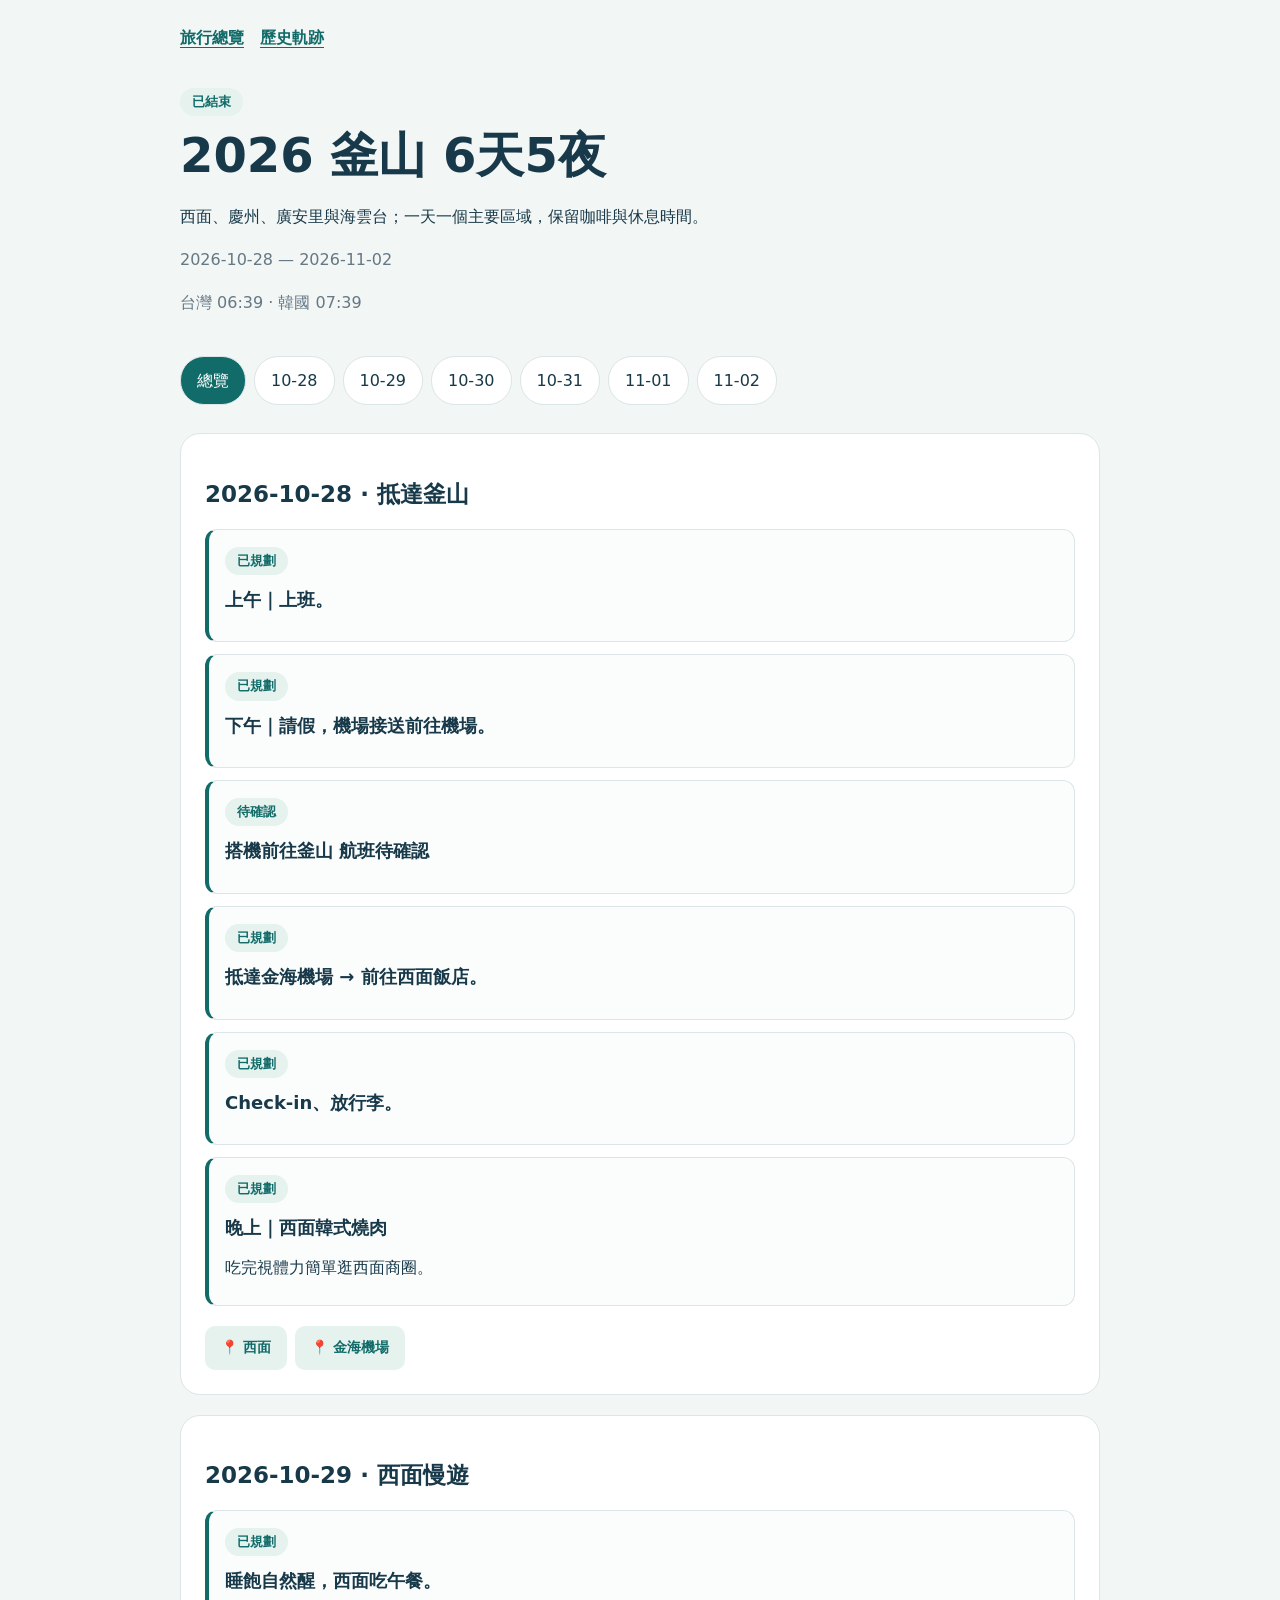
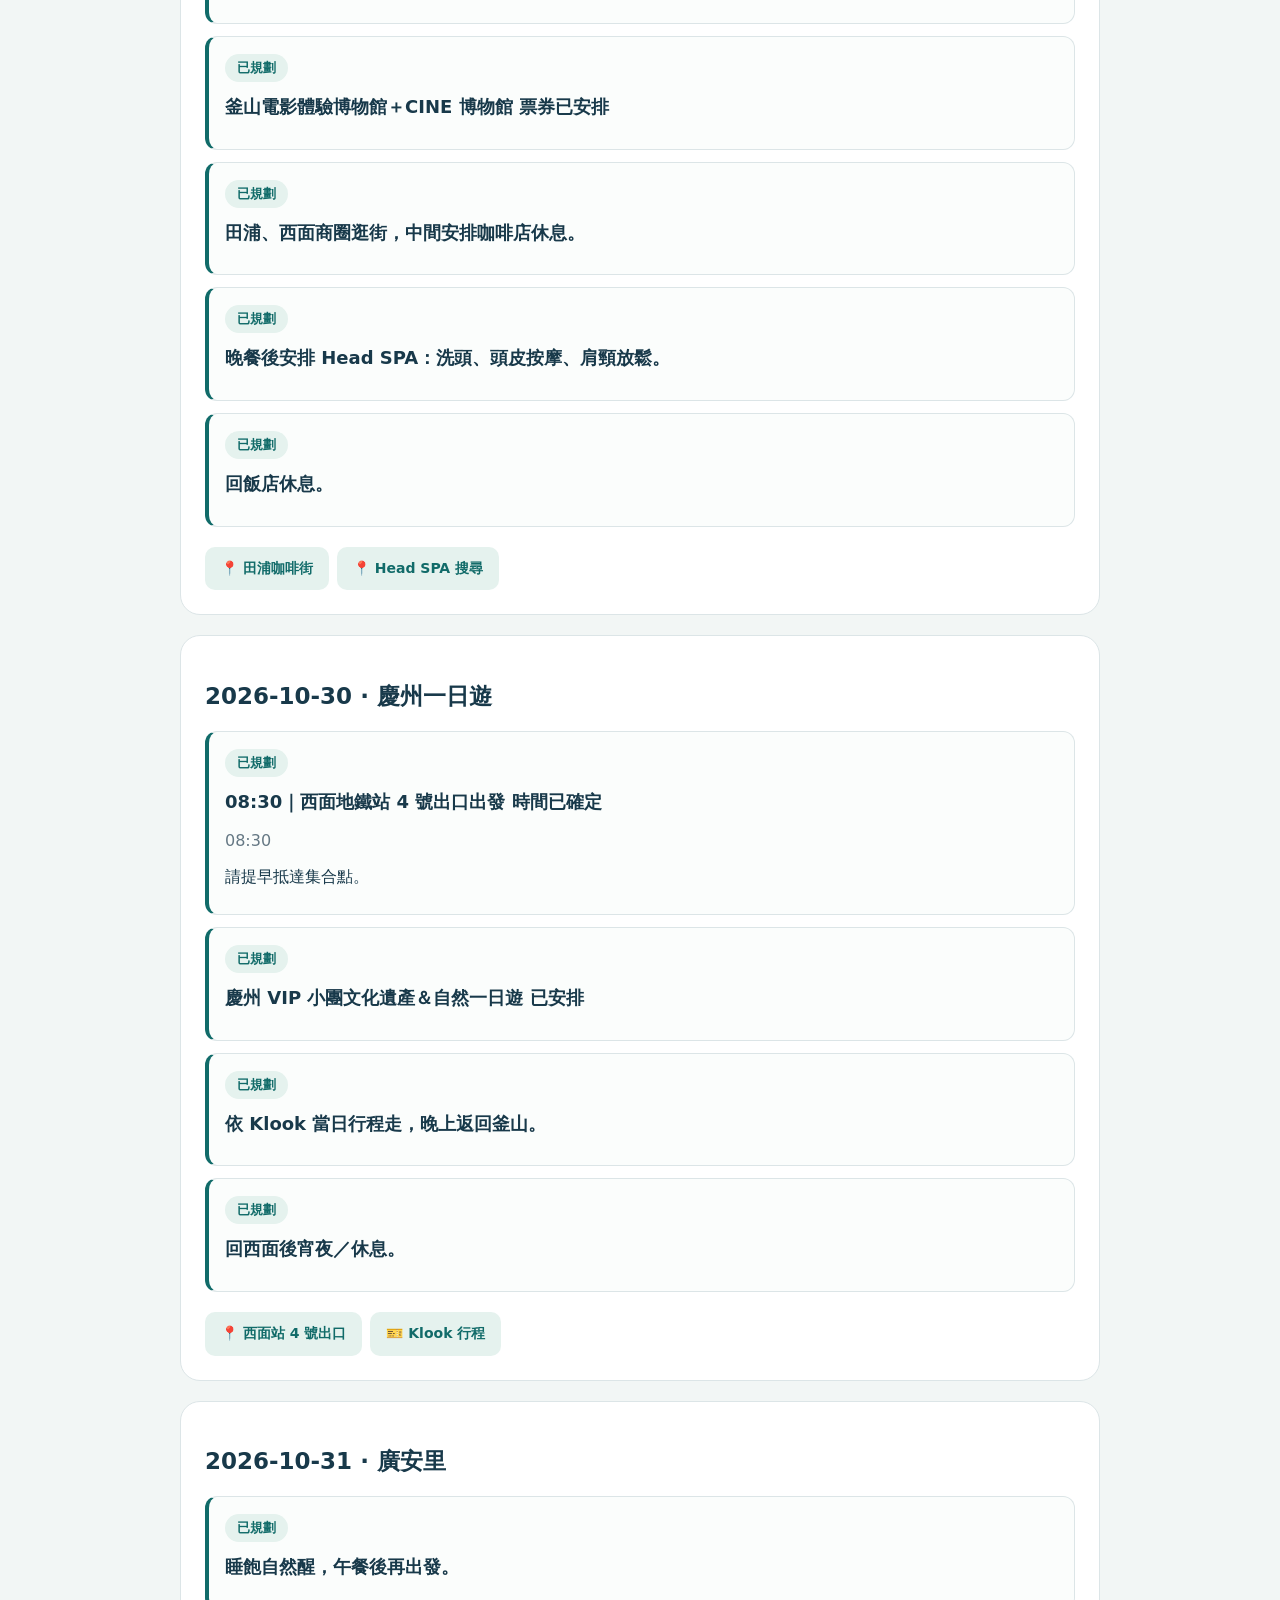
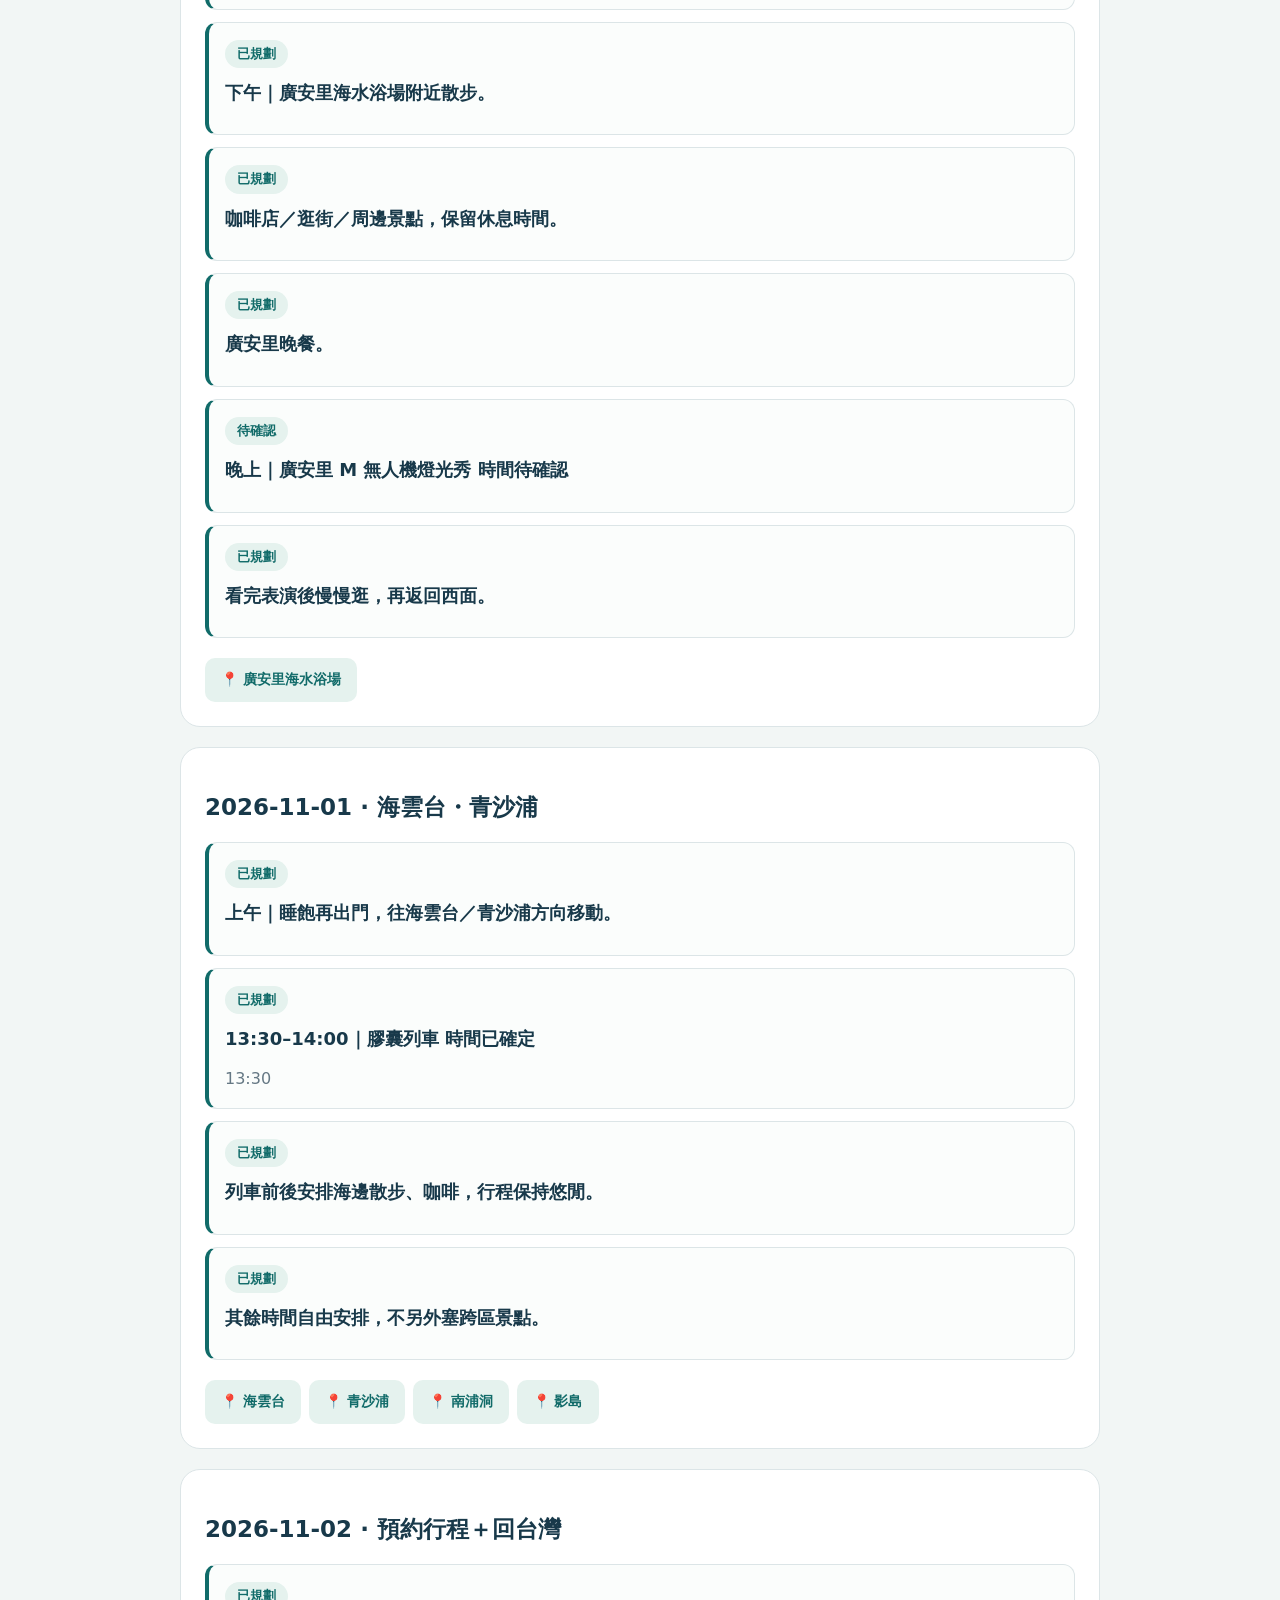
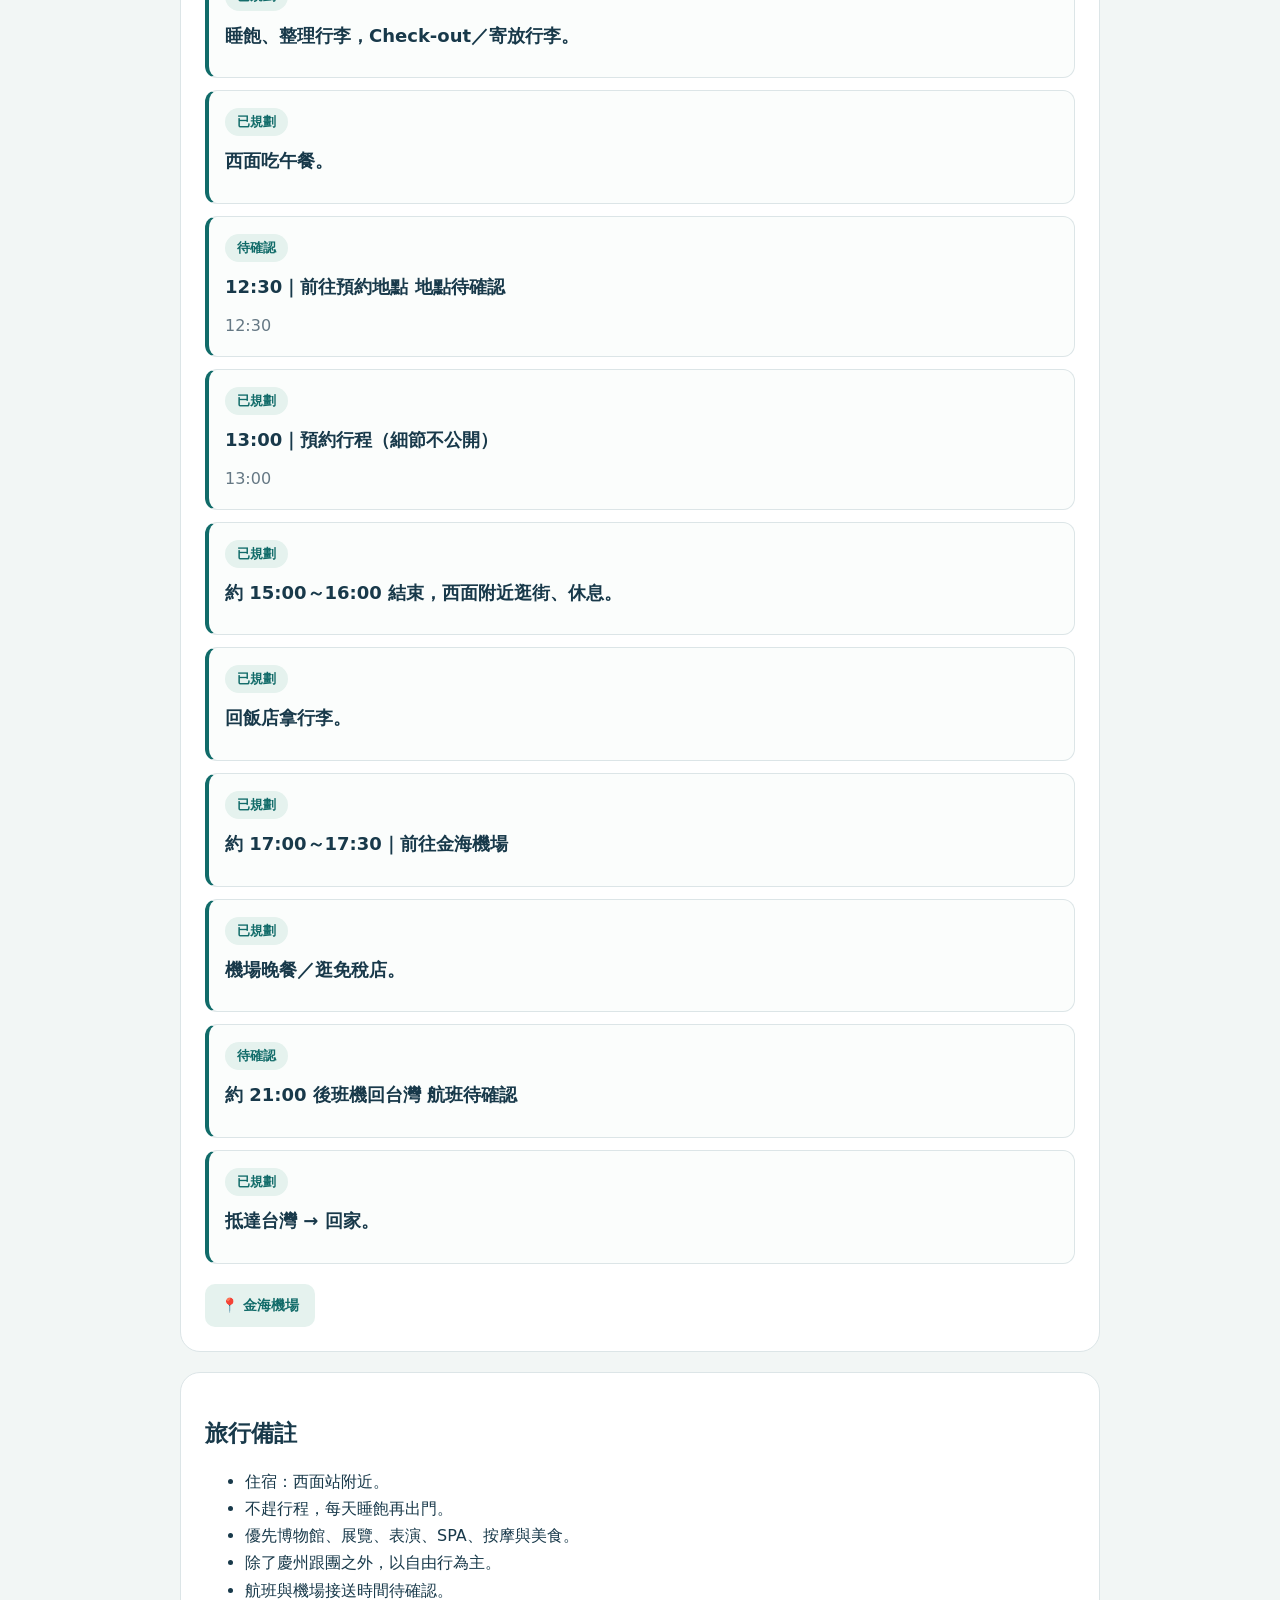
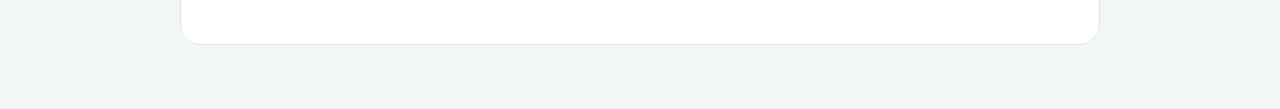
==== trips/2026-busan/index.html @ b6e253d8 "Organize travel cards and history with AI maintenance guidelines" ====
<!doctype html>
<html lang="zh-Hant"><head><meta charset="utf-8"><meta name="viewport" content="width=device-width,initial-scale=1"><title>2026 釜山｜travel</title><link rel="stylesheet" href="../../assets/css/site.css"><meta property="og:url" content="https://nelsonyang9527-eng.github.io/travel/trips/2026-busan/"></head><body><main><nav aria-label="網站導覽"><a href="../../">旅行總覽</a><a href="../../history.html">歷史軌跡</a></nav><header><span id="status" class="badge">載入中</span><h1 id="title">2026 釜山 6天5夜</h1><p id="summary"></p><p id="dates" class="dates"></p><p id="clock"></p></header><div id="tabs" class="tabs" role="group" aria-label="行程日期"></div><div id="days"></div><aside class="notes"><h2>旅行備註</h2><ul id="notes"></ul></aside><noscript>請啟用 JavaScript 以查看行程卡片。</noscript></main><script type="module" src="../../assets/js/trip.js"></script></body></html>
---- assets/css/site.css ----
:root{color-scheme:light;--ink:#18394a;--muted:#657884;--accent:#116b69;--line:#dce5e7;--paper:#fff;--background:#f2f6f5}*{box-sizing:border-box}body{margin:0;background:var(--background);color:var(--ink);font-family:system-ui,-apple-system,"Noto Sans TC",sans-serif;line-height:1.7}main{max-width:960px;margin:auto;padding:24px 20px 64px}nav{display:flex;gap:16px;flex-wrap:wrap;margin-bottom:36px}a{color:var(--accent);text-underline-offset:4px}nav a{font-weight:700}nav [aria-current=page]{text-decoration-thickness:3px}header{margin-bottom:32px}h1{font-size:clamp(30px,6vw,48px);margin:8px 0;line-height:1.3}h2{font-size:23px;line-height:1.4}h3{font-size:18px;margin:10px 0}.eyebrow{letter-spacing:.16em;color:var(--accent);font-weight:800}.intro,.dates,#clock{color:var(--muted)}.grid{display:grid;grid-template-columns:repeat(auto-fit,minmax(min(100%,300px),1fr));gap:20px}.trip-card,.day-card,.notes{background:var(--paper);border:1px solid var(--line);border-radius:20px;padding:24px}.trip-card p{white-space:pre-line}.trip-card .button{margin-top:16px}.badge,.event-status{display:inline-block;color:var(--accent);background:#e5f2ee;border-radius:30px;padding:3px 12px;font-size:13px;font-weight:700}.button{display:inline-block;background:var(--accent);color:white;text-decoration:none;border-radius:10px;padding:10px 16px;font-weight:700}.button.secondary{color:var(--accent);background:#e5f2ee;font-size:14px}.tabs{display:flex;gap:8px;overflow-x:auto;padding:8px 0;margin:16px 0}.tab{flex-shrink:0;border:1px solid var(--line);border-radius:24px;background:white;color:var(--ink);padding:10px 16px;font:inherit;cursor:pointer}.tab[aria-pressed=true]{background:var(--accent);color:white}.day-card{margin:20px 0}.event-card{border:1px solid var(--line);border-left:4px solid var(--accent);border-radius:12px;padding:16px;margin:12px 0;background:#fbfdfc}.event-card p{white-space:pre-line;margin:8px 0}.event-card time{color:var(--muted)}.links{display:flex;gap:8px;flex-wrap:wrap;margin-top:20px}.empty{padding:24px;background:white;border-radius:12px}.timeline{border-left:2px solid var(--line);padding-left:24px}.timeline .trip-card{margin-bottom:24px;position:relative}.timeline .trip-card::before{content:"";position:absolute;left:-32px;top:32px;width:12px;height:12px;background:var(--accent);border-radius:50%}footer{margin-top:40px;color:var(--muted);font-size:14px}[hidden]{display:none!important}a:focus-visible,button:focus-visible{outline:3px solid #e09532;outline-offset:4px}@media(max-width:520px){main{padding:20px 14px 48px}.day-card,.trip-card{padding:18px}nav{margin-bottom:24px}.event-card{padding:14px}}
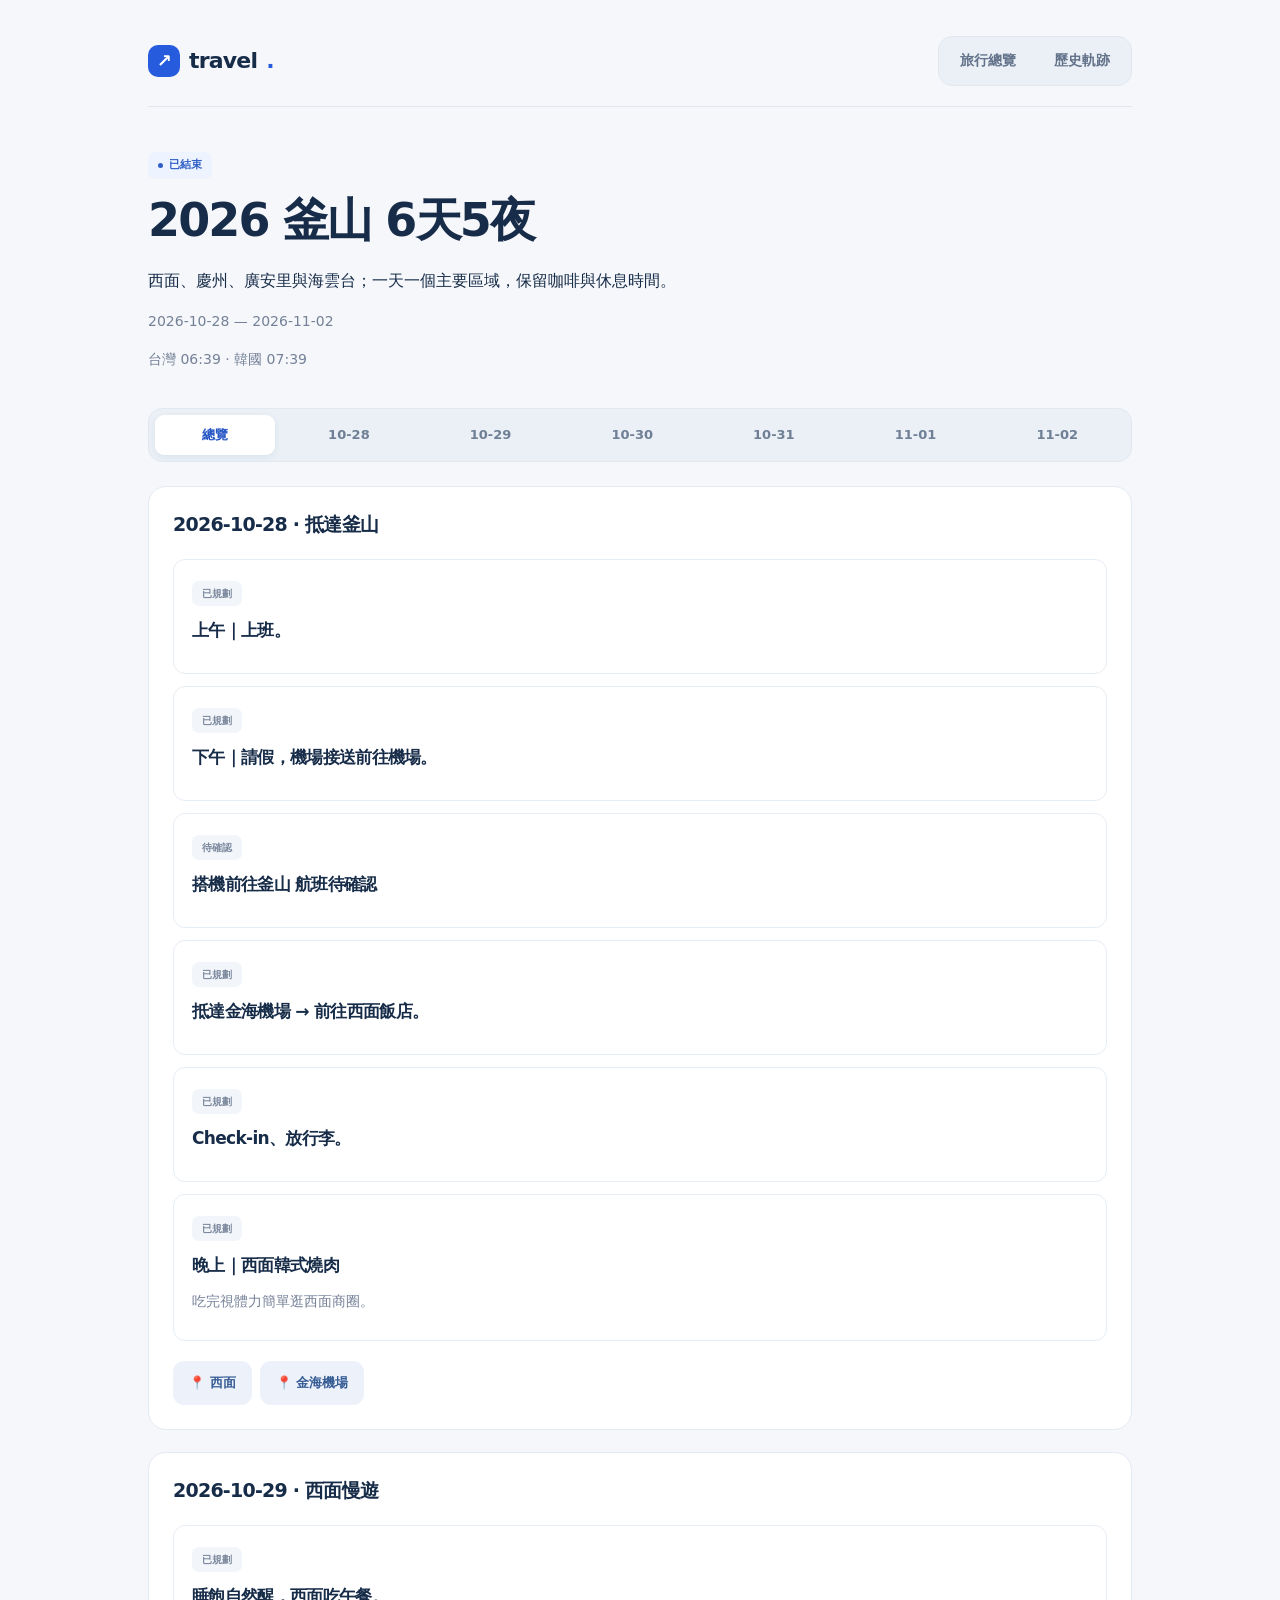
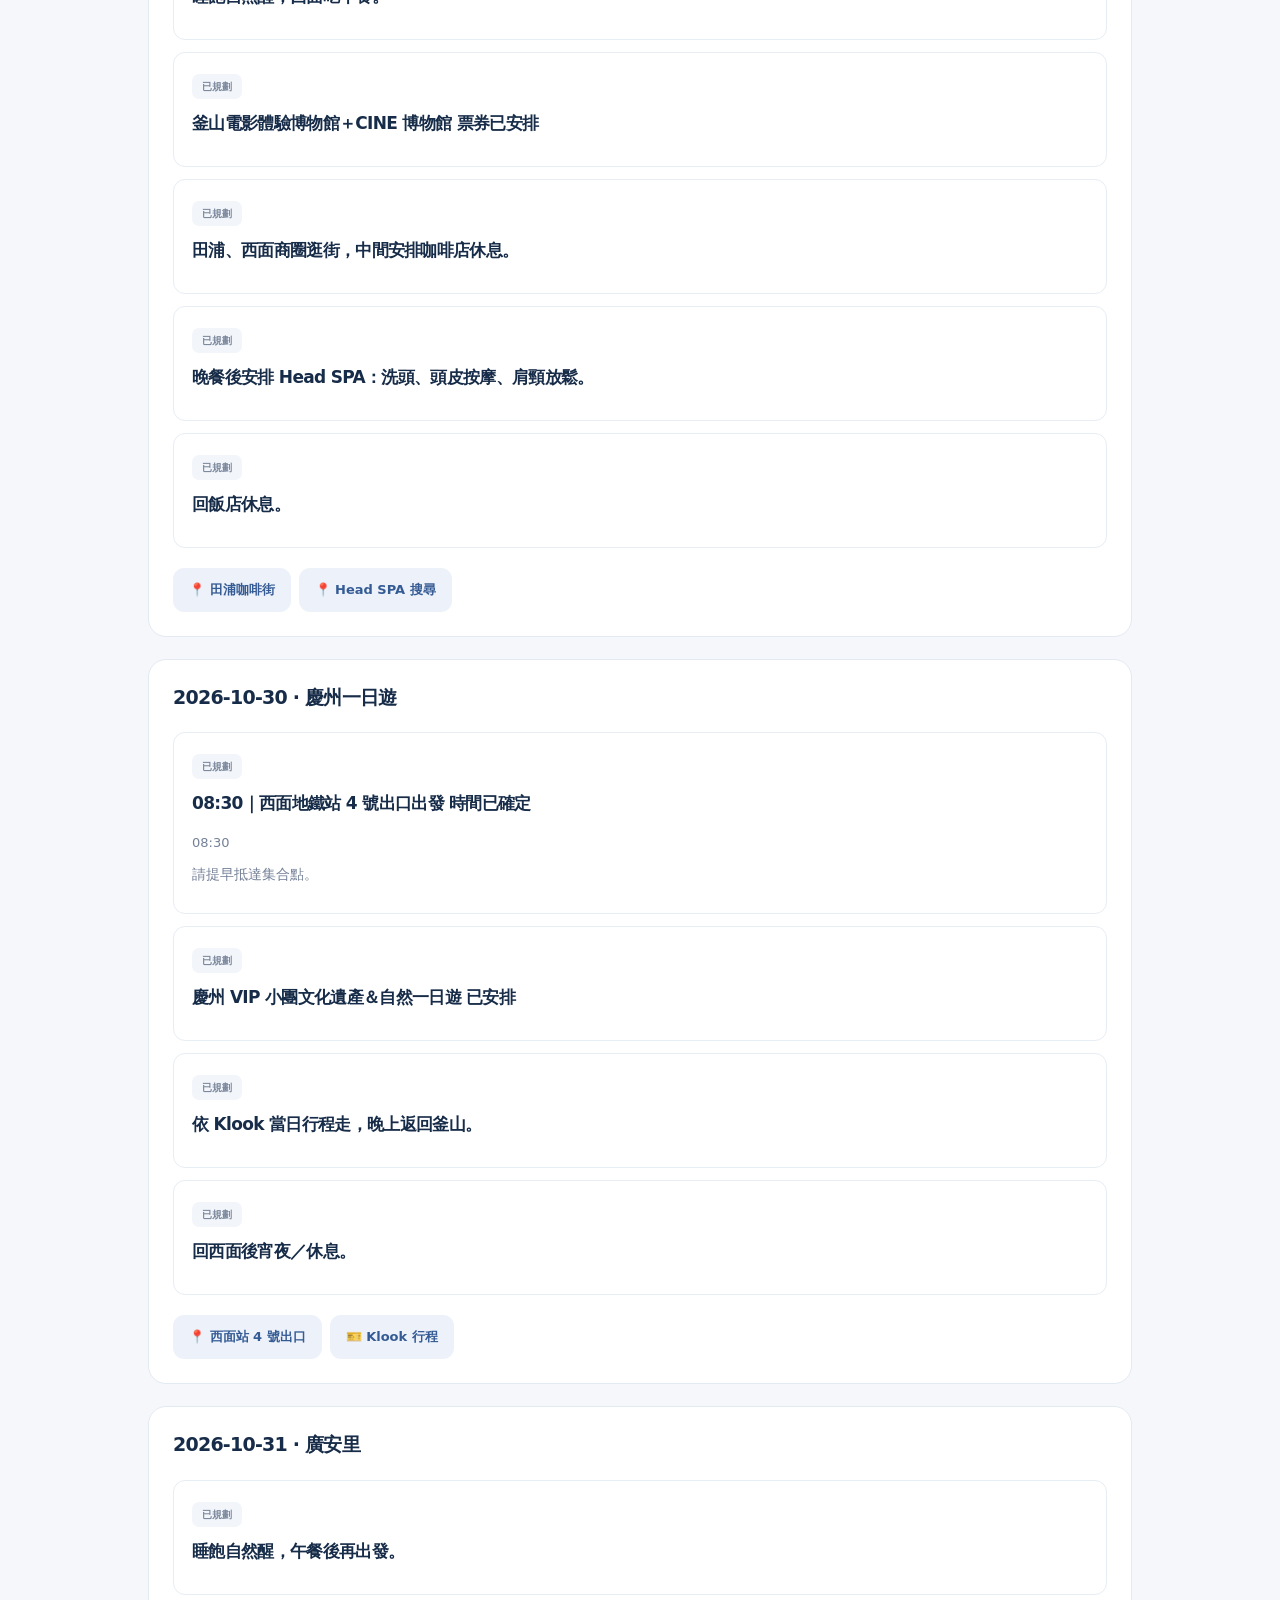
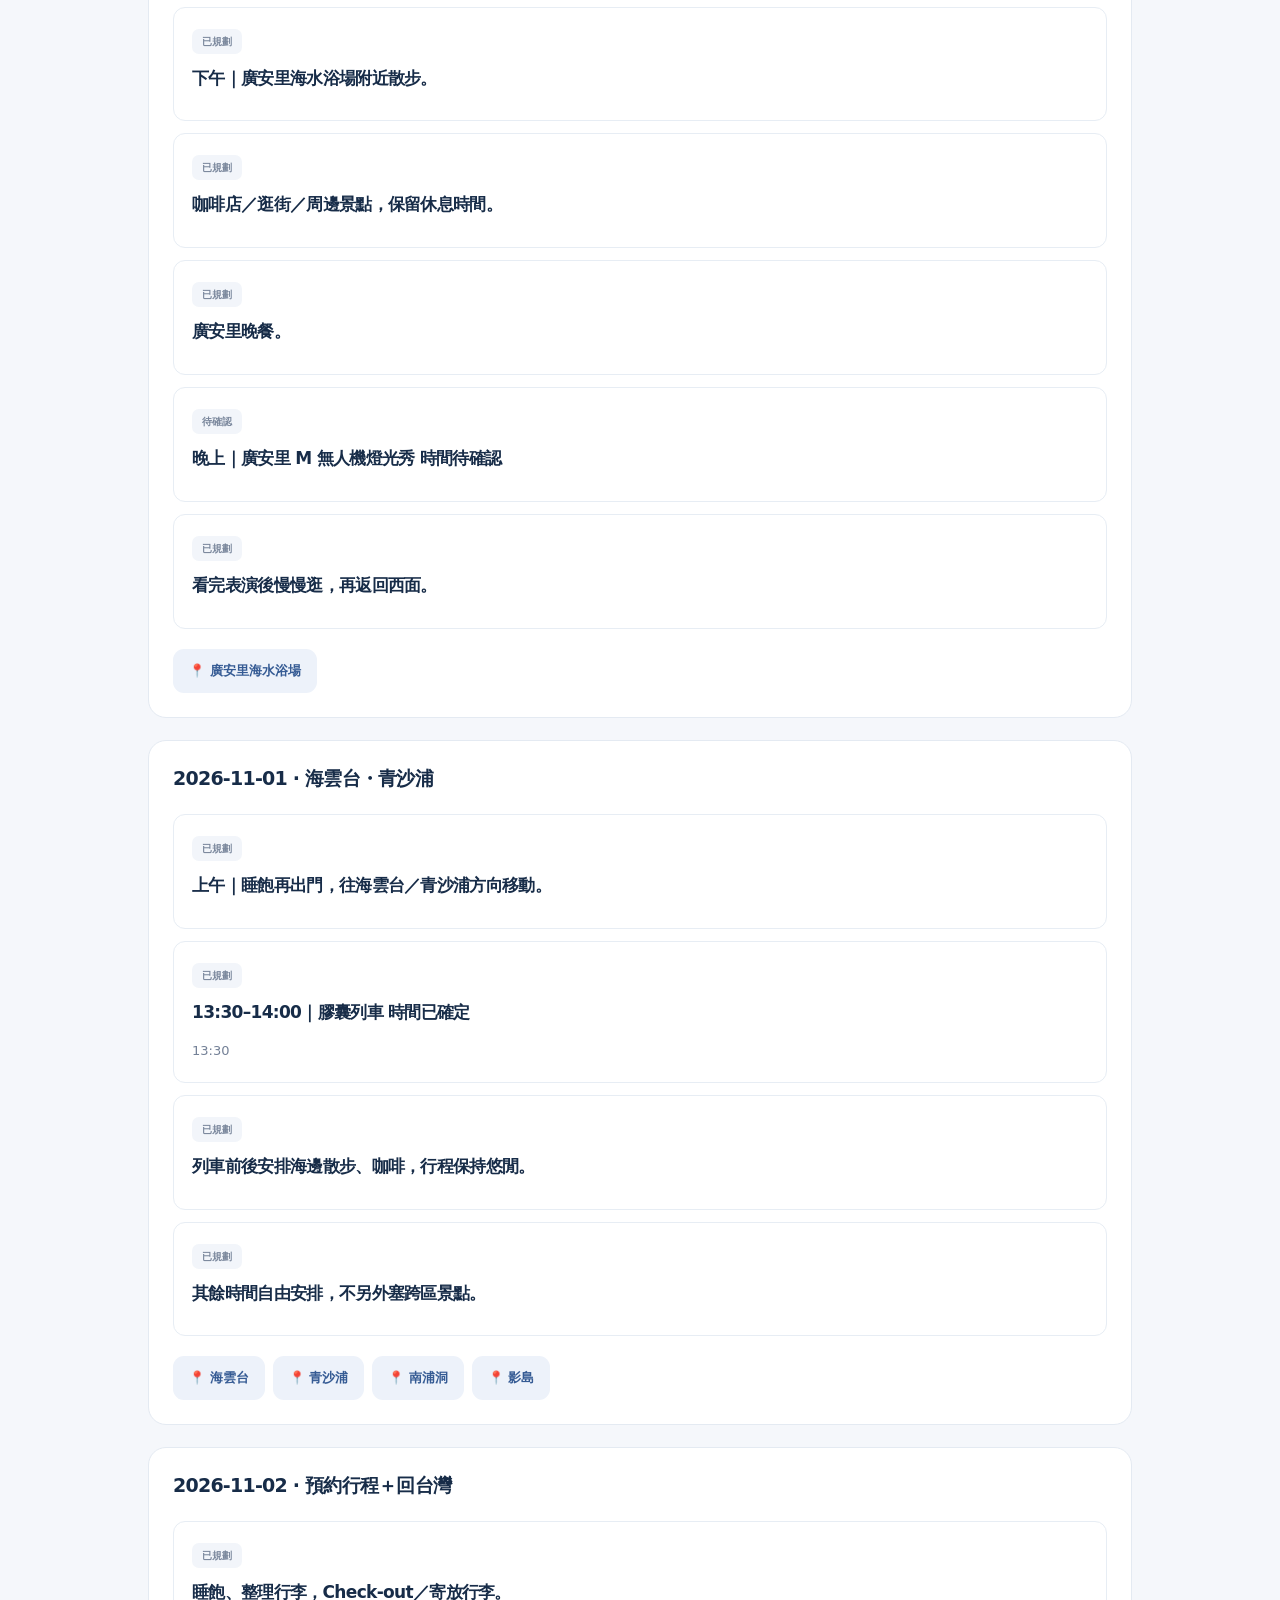
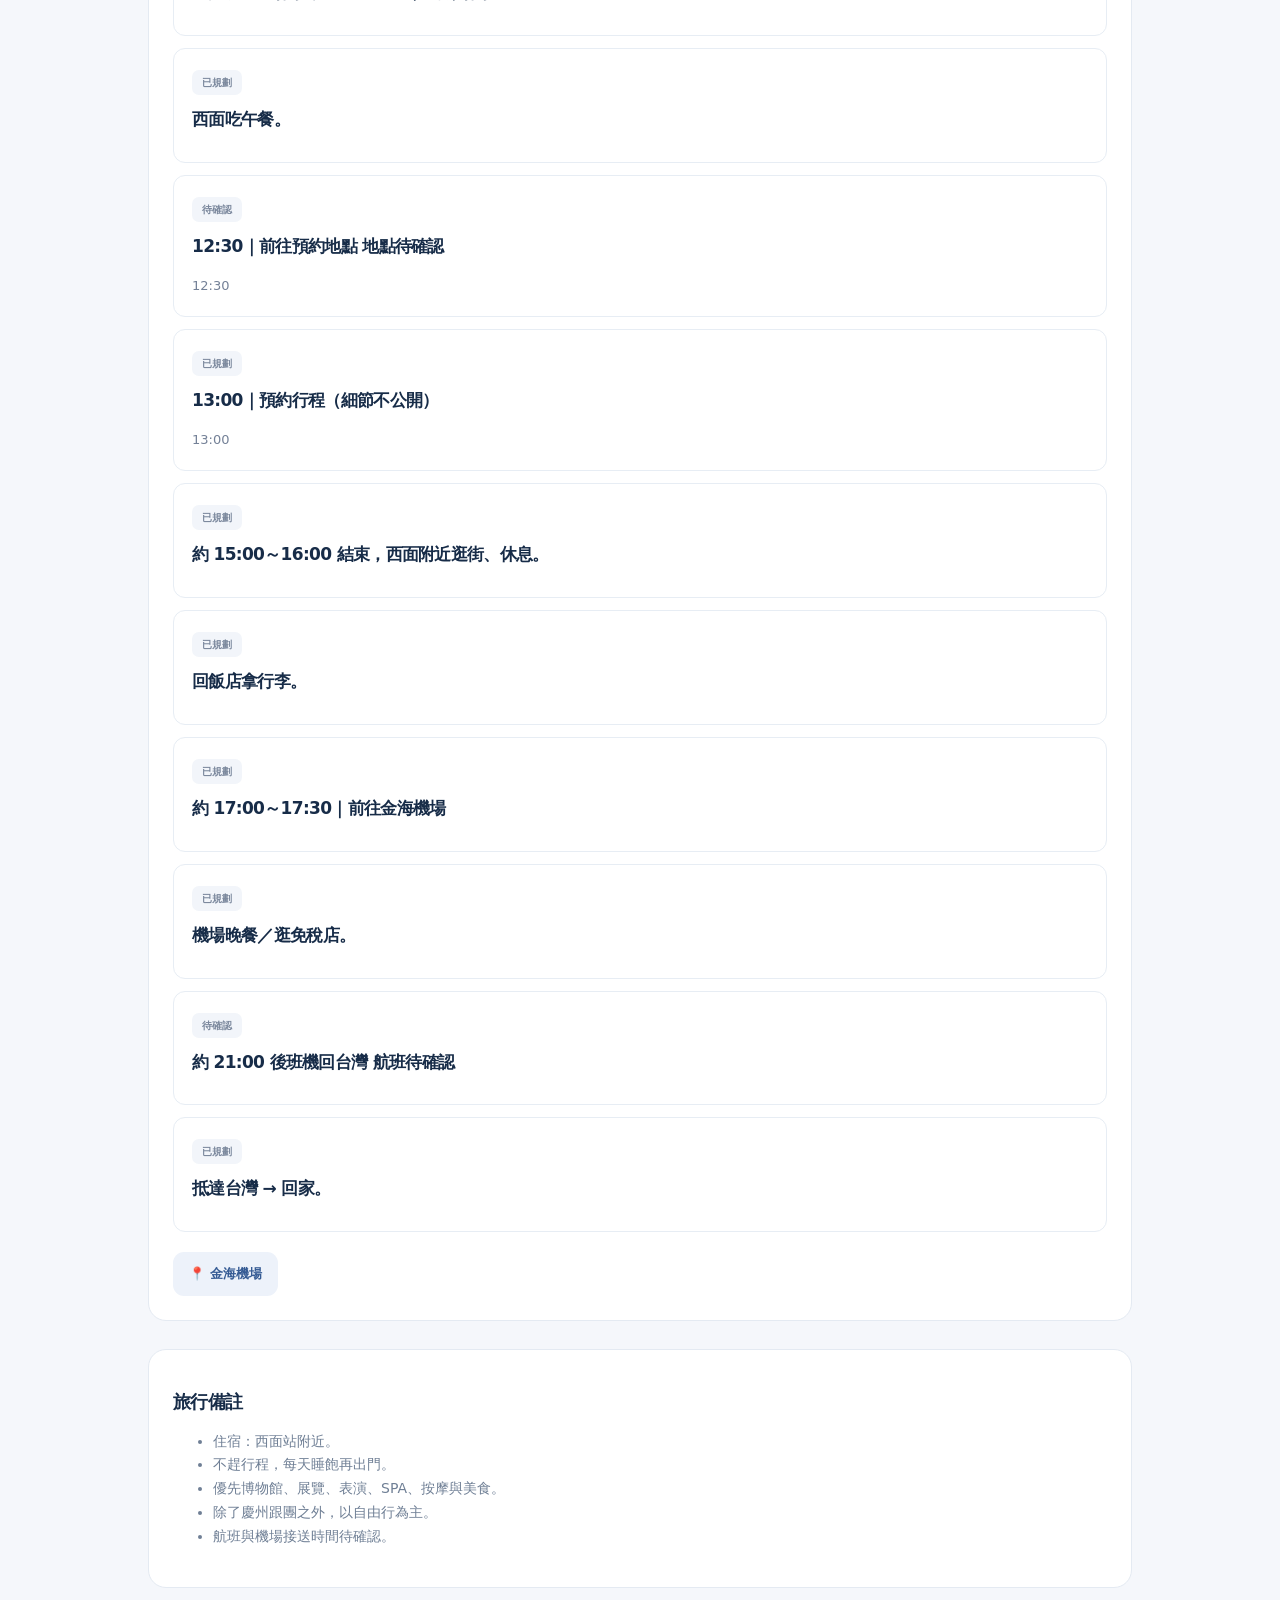
==== commit 92fd66af: "Refresh travel overview, archive cards and navigation styling" ====
--- a/trips/2026-busan/index.html
+++ b/trips/2026-busan/index.html
@@ -1,2 +1,2 @@
 <!doctype html>
-<html lang="zh-Hant"><head><meta charset="utf-8"><meta name="viewport" content="width=device-width,initial-scale=1"><title>2026 釜山｜travel</title><link rel="stylesheet" href="../../assets/css/site.css"><meta property="og:url" content="https://nelsonyang9527-eng.github.io/travel/trips/2026-busan/"></head><body><main><nav aria-label="網站導覽"><a href="../../">旅行總覽</a><a href="../../history.html">歷史軌跡</a></nav><header><span id="status" class="badge">載入中</span><h1 id="title">2026 釜山 6天5夜</h1><p id="summary"></p><p id="dates" class="dates"></p><p id="clock"></p></header><div id="tabs" class="tabs" role="group" aria-label="行程日期"></div><div id="days"></div><aside class="notes"><h2>旅行備註</h2><ul id="notes"></ul></aside><noscript>請啟用 JavaScript 以查看行程卡片。</noscript></main><script type="module" src="../../assets/js/trip.js"></script></body></html>
+<html lang="zh-Hant"><head><meta charset="utf-8"><meta name="viewport" content="width=device-width,initial-scale=1"><title>2026 釜山｜travel</title><link rel="stylesheet" href="../../assets/css/site.css"><meta property="og:url" content="https://nelsonyang9527-eng.github.io/travel/trips/2026-busan/"><link rel="stylesheet" href="../../assets/css/navigation.css"></head><body><main><nav class="site-nav" aria-label="網站導覽"><a class="brand" href="../../" aria-label="travel 首頁"><span class="brand-mark" aria-hidden="true">↗</span>travel<span style="color:#265bdd">.</span></a><div class="nav-links"><a href="../../">旅行總覽</a><a href="../../history.html">歷史軌跡</a></div></nav><header><span id="status" class="badge">載入中</span><h1 id="title">2026 釜山 6天5夜</h1><p id="summary"></p><p id="dates" class="dates"></p><p id="clock"></p></header><div id="tabs" class="tabs" role="group" aria-label="行程日期"></div><div id="days"></div><aside class="notes"><h2>旅行備註</h2><ul id="notes"></ul></aside><noscript>請啟用 JavaScript 以查看行程卡片。</noscript></main><script type="module" src="../../assets/js/trip.js"></script></body></html>
--- a/assets/css/site.css
+++ b/assets/css/site.css
@@ -1 +1,3 @@
-:root{color-scheme:light;--ink:#18394a;--muted:#657884;--accent:#116b69;--line:#dce5e7;--paper:#fff;--background:#f2f6f5}*{box-sizing:border-box}body{margin:0;background:var(--background);color:var(--ink);font-family:system-ui,-apple-system,"Noto Sans TC",sans-serif;line-height:1.7}main{max-width:960px;margin:auto;padding:24px 20px 64px}nav{display:flex;gap:16px;flex-wrap:wrap;margin-bottom:36px}a{color:var(--accent);text-underline-offset:4px}nav a{font-weight:700}nav [aria-current=page]{text-decoration-thickness:3px}header{margin-bottom:32px}h1{font-size:clamp(30px,6vw,48px);margin:8px 0;line-height:1.3}h2{font-size:23px;line-height:1.4}h3{font-size:18px;margin:10px 0}.eyebrow{letter-spacing:.16em;color:var(--accent);font-weight:800}.intro,.dates,#clock{color:var(--muted)}.grid{display:grid;grid-template-columns:repeat(auto-fit,minmax(min(100%,300px),1fr));gap:20px}.trip-card,.day-card,.notes{background:var(--paper);border:1px solid var(--line);border-radius:20px;padding:24px}.trip-card p{white-space:pre-line}.trip-card .button{margin-top:16px}.badge,.event-status{display:inline-block;color:var(--accent);background:#e5f2ee;border-radius:30px;padding:3px 12px;font-size:13px;font-weight:700}.button{display:inline-block;background:var(--accent);color:white;text-decoration:none;border-radius:10px;padding:10px 16px;font-weight:700}.button.secondary{color:var(--accent);background:#e5f2ee;font-size:14px}.tabs{display:flex;gap:8px;overflow-x:auto;padding:8px 0;margin:16px 0}.tab{flex-shrink:0;border:1px solid var(--line);border-radius:24px;background:white;color:var(--ink);padding:10px 16px;font:inherit;cursor:pointer}.tab[aria-pressed=true]{background:var(--accent);color:white}.day-card{margin:20px 0}.event-card{border:1px solid var(--line);border-left:4px solid var(--accent);border-radius:12px;padding:16px;margin:12px 0;background:#fbfdfc}.event-card p{white-space:pre-line;margin:8px 0}.event-card time{color:var(--muted)}.links{display:flex;gap:8px;flex-wrap:wrap;margin-top:20px}.empty{padding:24px;background:white;border-radius:12px}.timeline{border-left:2px solid var(--line);padding-left:24px}.timeline .trip-card{margin-bottom:24px;position:relative}.timeline .trip-card::before{content:"";position:absolute;left:-32px;top:32px;width:12px;height:12px;background:var(--accent);border-radius:50%}footer{margin-top:40px;color:var(--muted);font-size:14px}[hidden]{display:none!important}a:focus-visible,button:focus-visible{outline:3px solid #e09532;outline-offset:4px}@media(max-width:520px){main{padding:20px 14px 48px}.day-card,.trip-card{padding:18px}nav{margin-bottom:24px}.event-card{padding:14px}}
+:root{color-scheme:light;--ink:#172c48;--muted:#748197;--accent:#265bdd;--line:#e4eaf2;--paper:#fff;--background:#f5f7fb}
+*{box-sizing:border-box}body{margin:0;background:var(--background);color:var(--ink);font-family:system-ui,-apple-system,"Noto Sans TC",sans-serif;line-height:1.7;-webkit-font-smoothing:antialiased}main{max-width:1040px;margin:auto;padding:24px 28px 64px}a{color:var(--accent);text-underline-offset:4px}h1,h2,h3{letter-spacing:-.04em}h1{font-size:clamp(30px,5vw,46px);margin:10px 0 14px;line-height:1.35}h2{font-size:24px;line-height:1.4}h3{font-size:17px;margin:10px 0}header{margin-bottom:36px}.eyebrow{display:flex;align-items:center;gap:9px;color:#547094;letter-spacing:.13em;font-size:11px;font-weight:800}.eyebrow::before{content:"";width:18px;height:2px;background:#4273d6}.intro{max-width:570px;font-size:15px;color:var(--muted);margin:0}.dates,#clock{color:var(--muted);font-size:14px}#tripCount{font-size:13px;font-weight:600;color:#71819a;display:flex;align-items:center;gap:8px;margin:24px 0 0}#tripCount::before{content:"";width:6px;height:6px;border-radius:50%;background:#638beb}.grid{display:grid;grid-template-columns:repeat(auto-fit,minmax(min(100%,300px),1fr));gap:24px}.trip-card{overflow:hidden;border:1px solid #e2e8f0;border-radius:22px;background:white;box-shadow:0 7px 24px #182d4710;transition:transform .2s,box-shadow .2s}.trip-card:hover{transform:translateY(-3px);box-shadow:0 12px 30px #182d4718}.trip-cover{height:180px;position:relative;overflow:hidden;background:#c9dffc}.trip-cover img{width:100%;height:100%;object-fit:cover}.cover-label{position:absolute;top:19px;left:22px;color:#fff;font-size:11px;letter-spacing:.19em;font-weight:800;text-shadow:0 1px 8px #18345050}.trip-body{padding:24px}.trip-body .trip-meta{display:flex;align-items:center;justify-content:space-between;gap:12px}.trip-body h2{margin:15px 0 9px;font-size:25px}.trip-body p{white-space:pre-line;font-size:14px;color:var(--muted);margin:8px 0}.trip-body .dates{font-size:12px;letter-spacing:.02em}.trip-card .button{margin-top:20px;width:100%;display:flex;justify-content:space-between;align-items:center}.badge,.event-status{display:inline-flex;align-items:center;gap:6px;color:#315fc6;background:#edf3ff;border-radius:7px;padding:4px 10px;font-size:11px;font-weight:700}.badge::before{content:"";width:5px;height:5px;background:currentColor;border-radius:50%}.trip-card[data-status=completed] .badge{color:#677a8c;background:#f0f3f6}.button{display:inline-block;background:var(--accent);color:white;text-decoration:none;border-radius:11px;padding:11px 16px;font-size:14px;font-weight:700;transition:background .16s}.button:hover{background:#1c49b9}.button.secondary{color:#355b94;background:#edf2fa;font-size:13px}.button.secondary:hover{background:#e1eaf8}.day-card,.notes{background:var(--paper);border:1px solid var(--line);border-radius:18px;padding:24px}.day-card{margin:22px 0}.day-card>h2{font-size:19px;margin:0 0 22px}.event-card{border:1px solid #e7edf4;border-radius:12px;padding:18px;margin:12px 0;background:#fff}.event-card p{white-space:pre-line;color:#758198;font-size:14px;margin:8px 0}.event-card time{color:var(--muted);font-size:13px}.event-status{font-size:10px;background:#f2f5fa;color:#7a879c}.tabs{display:flex;gap:6px;overflow-x:auto;padding:6px;background:#eaf0f6;border:1px solid #e1e8f0;border-radius:14px;margin:24px 0;scrollbar-width:thin}.tab{flex:1 0 auto;border:0;border-radius:9px;background:transparent;color:#6f7f95;padding:9px 14px;font:inherit;font-size:13px;font-weight:650;cursor:pointer;transition:background .16s}.tab:hover{background:#f8fafc}.tab[aria-pressed=true]{background:white;color:#2455c5;box-shadow:0 2px 7px #24375512}.links{display:flex;gap:8px;flex-wrap:wrap;margin-top:20px}.empty{padding:32px;background:white;border:1px dashed #d9e2ef;border-radius:16px;color:var(--muted)}.timeline{position:relative;border-left:1px solid #d6e0ed;padding-left:30px;margin-left:6px}.timeline .trip-card{max-width:620px;margin-bottom:26px;overflow:visible;position:relative}.timeline .trip-cover{border-radius:21px 21px 0 0;overflow:hidden}.timeline .trip-card::before{content:"";position:absolute;left:-37px;top:28px;width:11px;height:11px;border:3px solid var(--background);background:#6082b4;border-radius:50%;box-shadow:0 0 0 1px #b7c9e0}.timeline .trip-cover{height:154px}.timeline .button{background:#f0f4fa;color:#46658e}.timeline .button:hover{background:#e2ebf7}.notes{margin-top:28px;color:#6f7f95;font-size:14px}.notes h2{font-size:18px;color:var(--ink)}footer{margin-top:48px;padding-top:20px;border-top:1px solid var(--line);color:#98a4b5;font-size:12px}[hidden]{display:none!important}a:focus-visible,button:focus-visible{outline:3px solid #4274e3;outline-offset:4px}@media(max-width:520px){main{padding:18px 18px 44px}header{margin-bottom:28px}h1{font-size:30px}.intro{font-size:14px}.trip-cover{height:168px}.trip-body{padding:20px}.trip-body h2{font-size:23px}.day-card,.notes{padding:18px}.event-card{padding:15px}.tabs{border-radius:12px}.tab{padding:8px 12px}.timeline{padding-left:21px;margin-left:4px}.timeline .trip-card::before{left:-28px}.timeline .trip-cover{height:145px}}
+@media(prefers-reduced-motion:reduce){*{transition:none!important}.trip-card:hover{transform:none}}
--- a/assets/css/navigation.css
+++ b/assets/css/navigation.css
@@ -0,0 +1 @@
+.site-nav{display:flex;align-items:center;justify-content:space-between;gap:16px;margin:0 0 42px;padding:12px 0 20px;border-bottom:1px solid #e2e7ee}.site-nav .brand{display:inline-flex;align-items:center;gap:9px;text-decoration:none;color:#172c48;font-size:22px;font-weight:800;letter-spacing:-.8px}.brand-mark{display:grid;place-items:center;width:32px;height:32px;border-radius:10px;background:#265bdd;color:#fff;font-size:18px;line-height:1}.nav-links{display:flex;gap:4px;padding:4px;background:#eaf0f6;border:1px solid #e1e8f0;border-radius:14px}.nav-links a{display:inline-flex;align-items:center;justify-content:center;min-height:40px;padding:8px 17px;text-decoration:none;white-space:nowrap;color:#63728a;font-size:14px;font-weight:700;border-radius:10px;transition:background .16s,color .16s}.nav-links a:hover{background:#f8fafc;color:#172c48}.nav-links a[aria-current=page]{background:#fff;color:#2455c5;box-shadow:0 2px 7px #24375512}.site-nav a:focus-visible{outline:3px solid #4274e3;outline-offset:4px}@media(max-width:520px){.site-nav{gap:10px;margin-bottom:28px;padding-bottom:16px}.site-nav .brand{font-size:20px}.brand-mark{width:28px;height:28px;font-size:16px}.nav-links a{font-size:13px;padding:8px 12px;min-height:38px}}
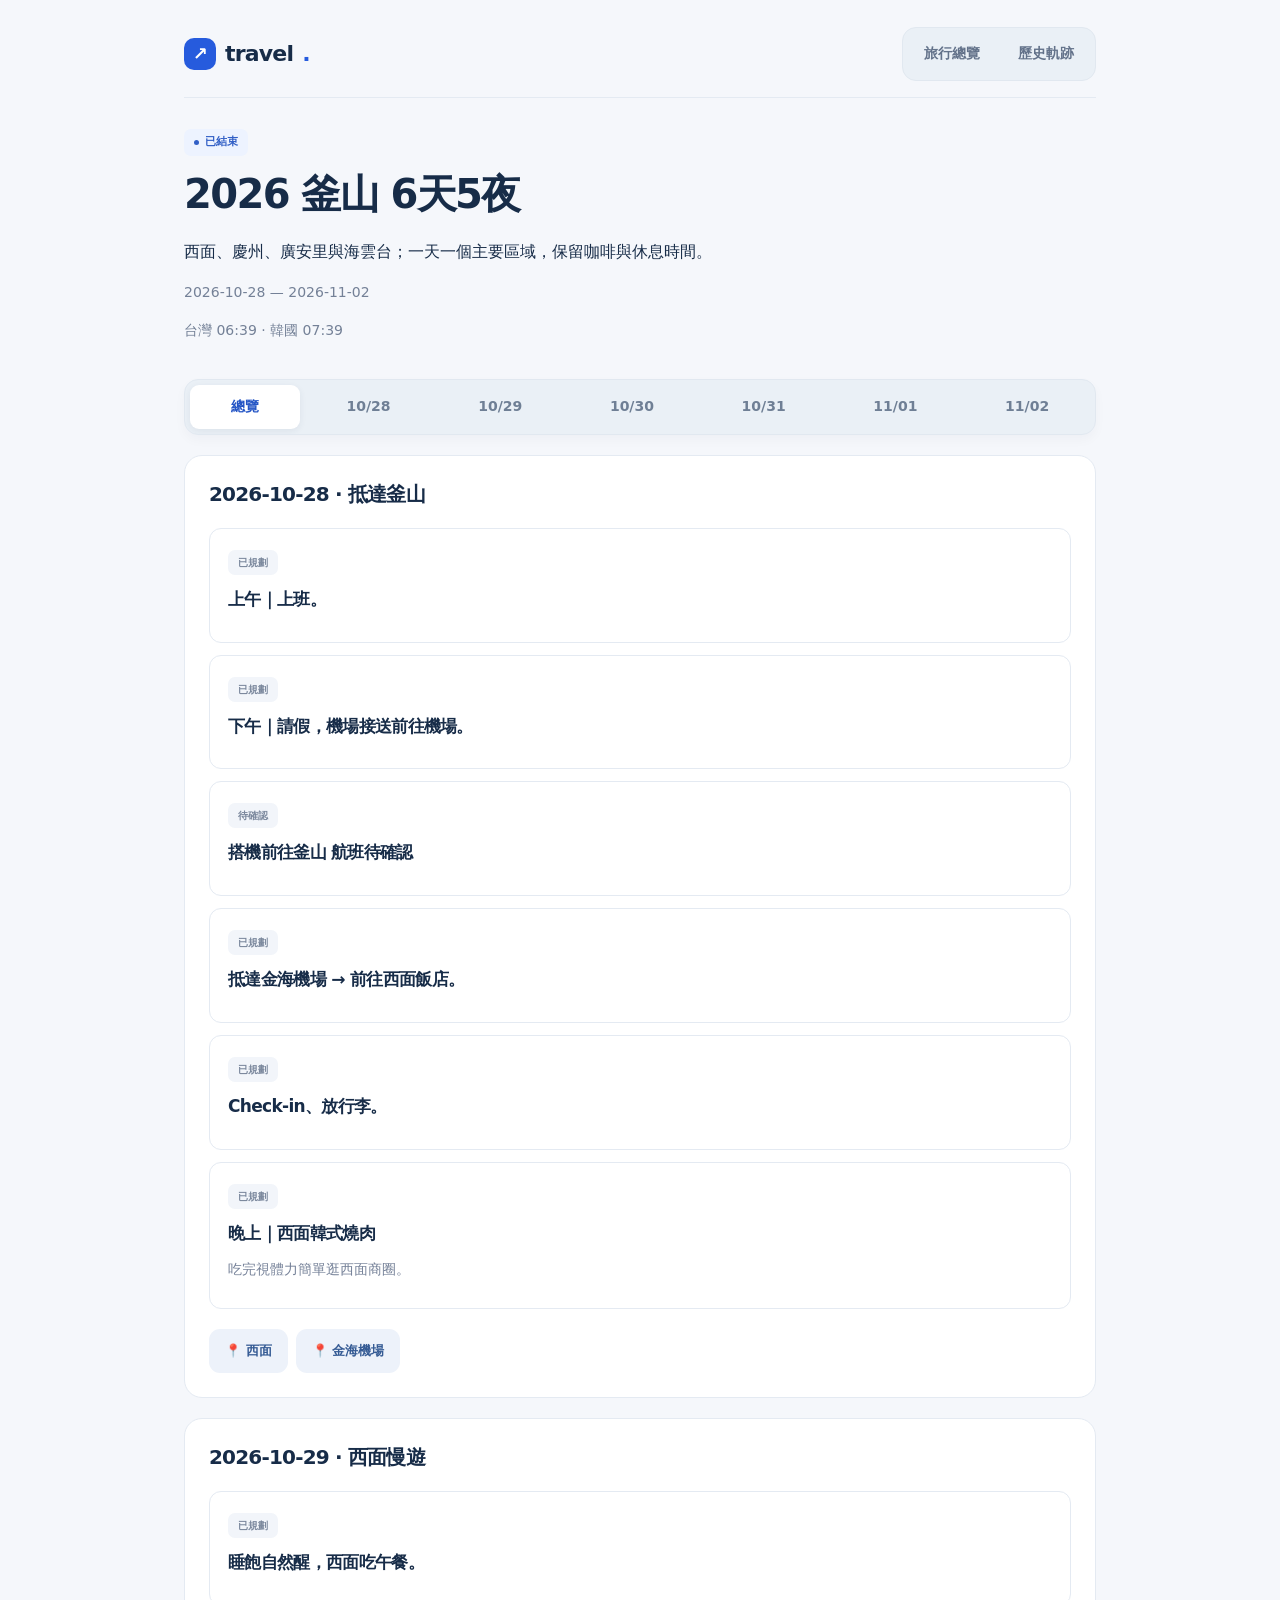
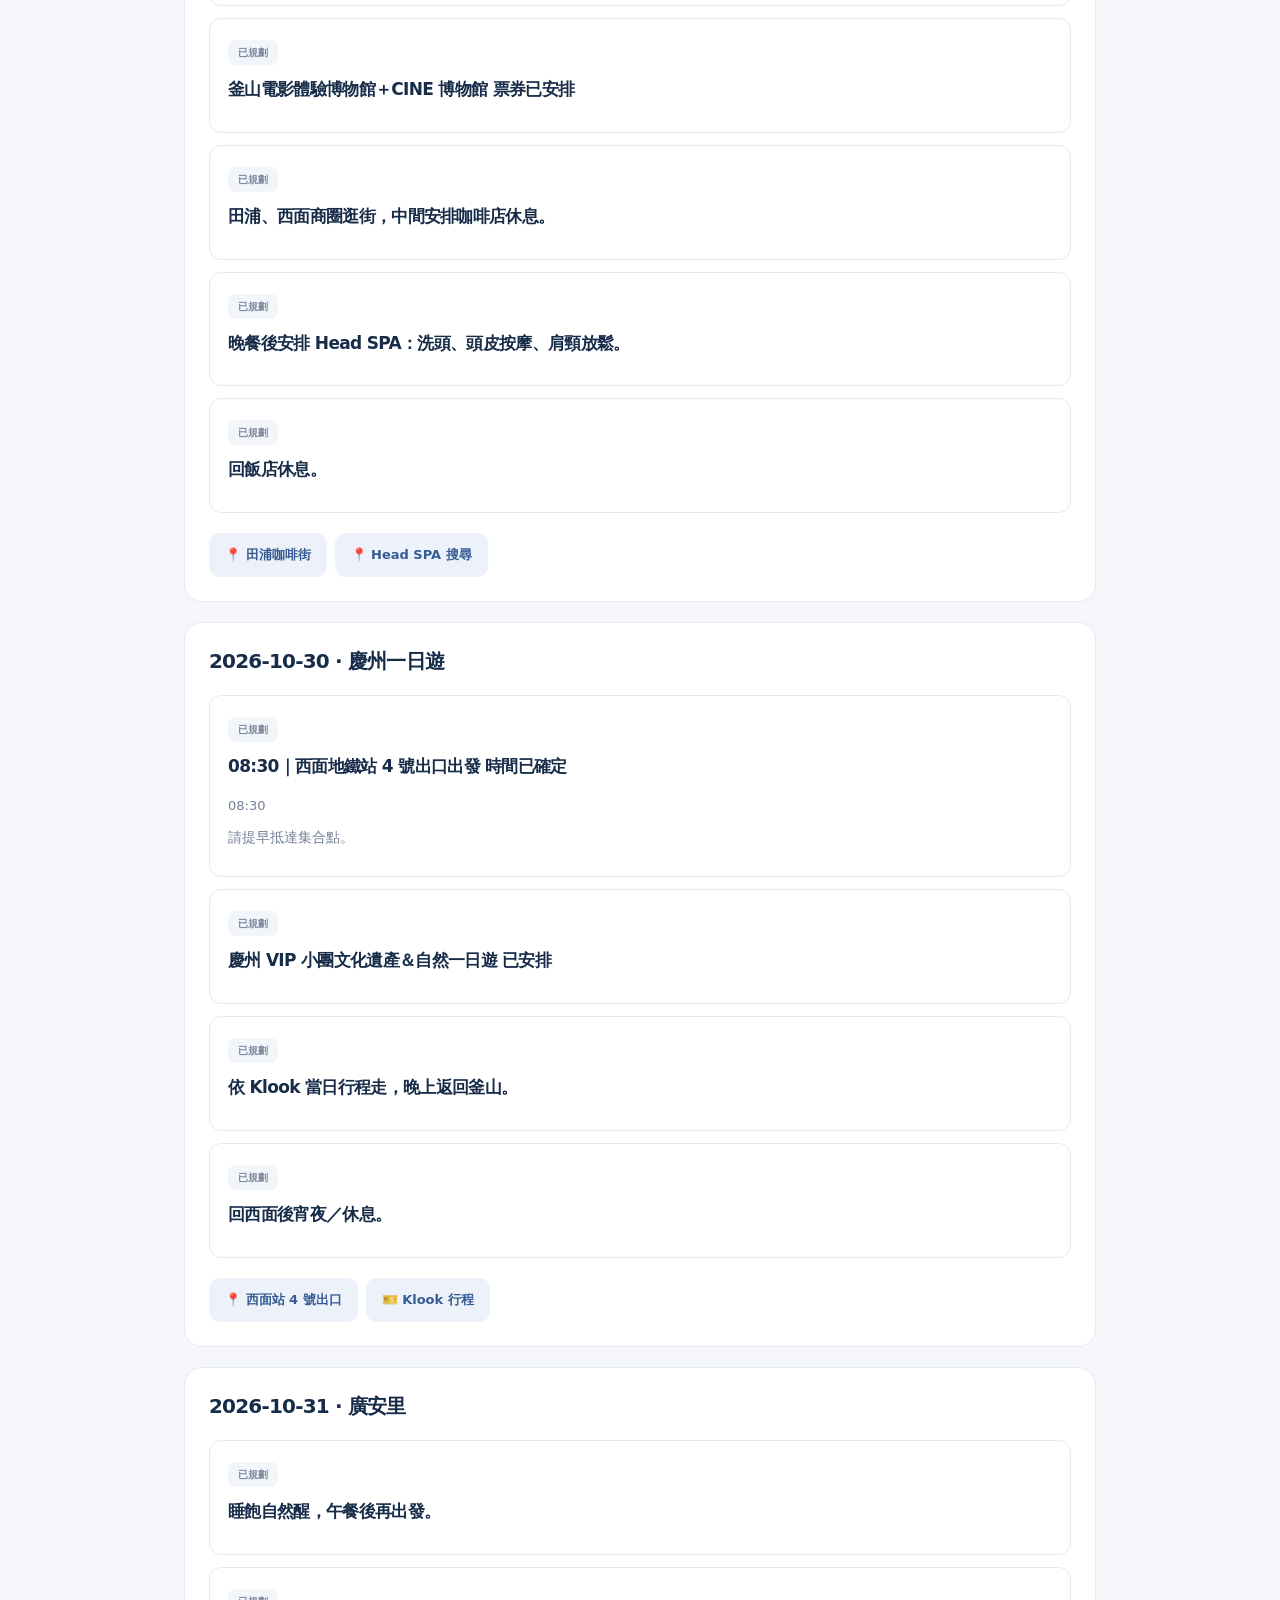
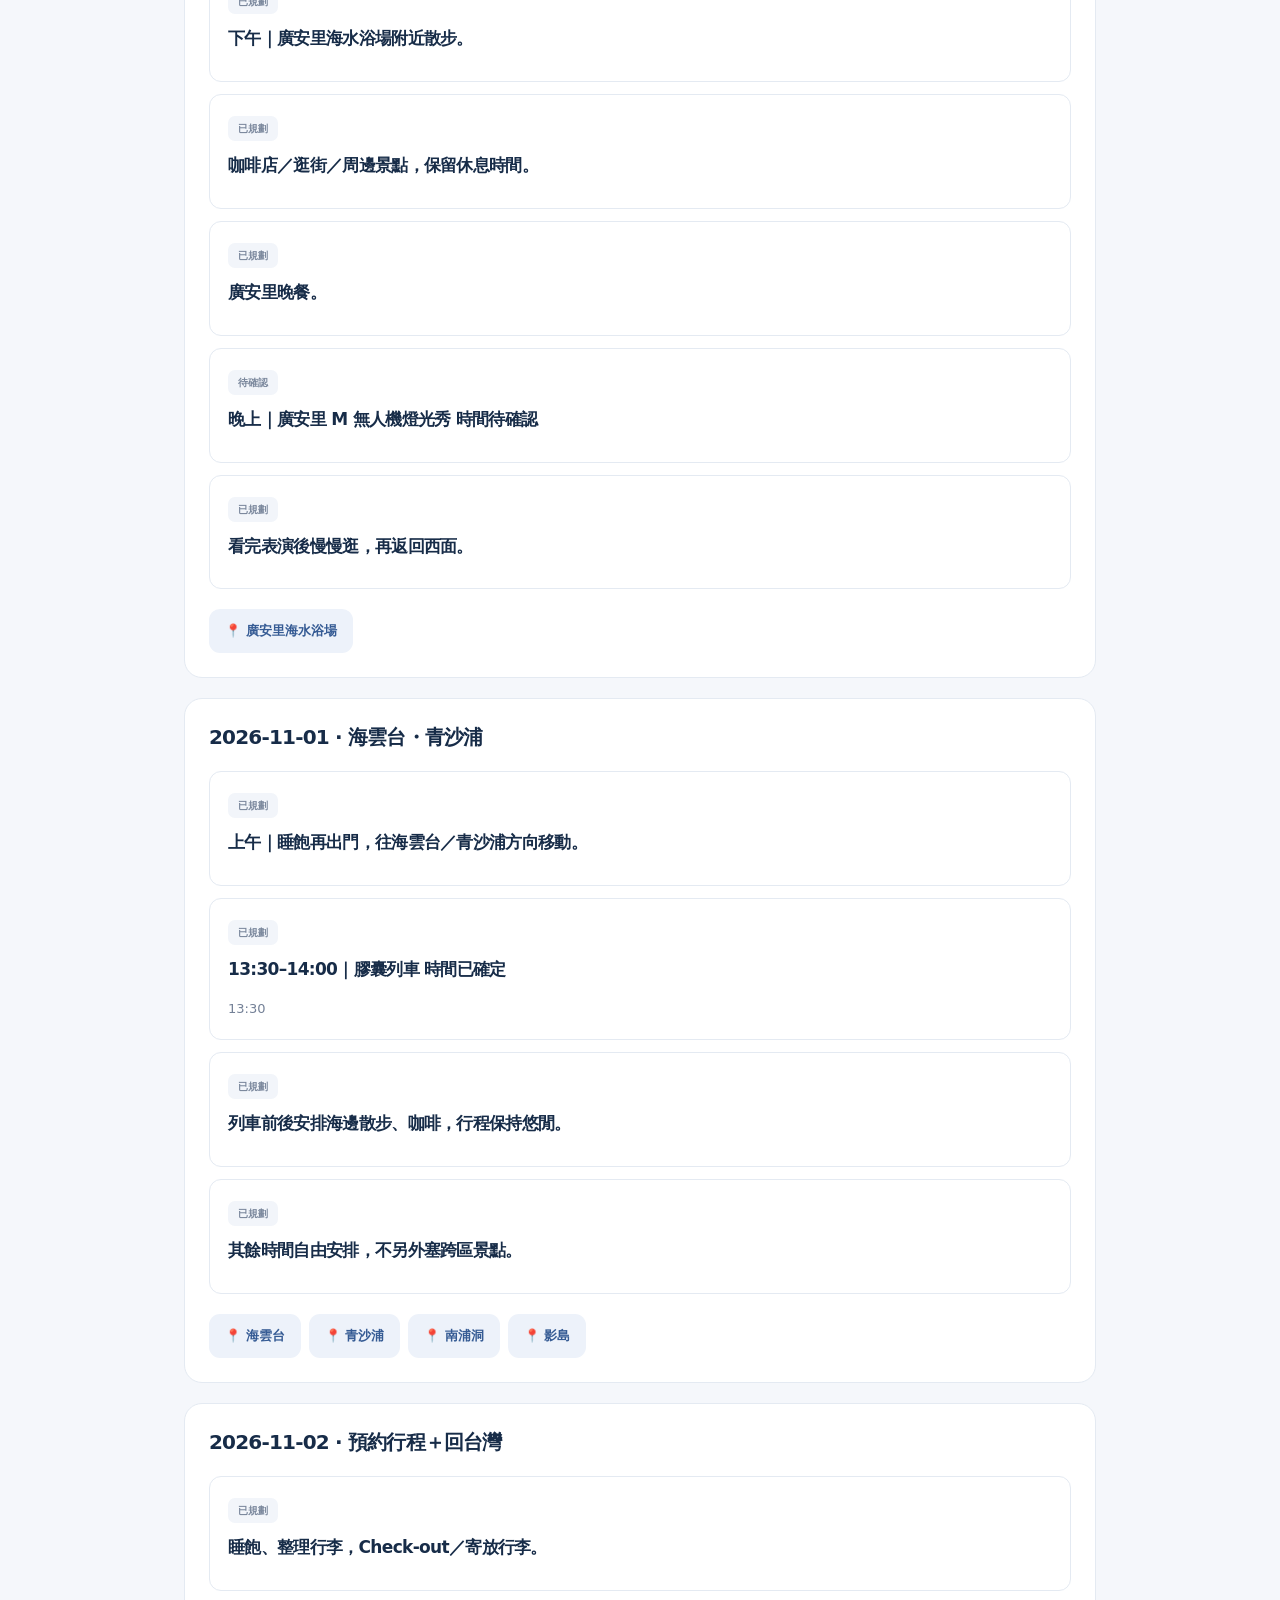
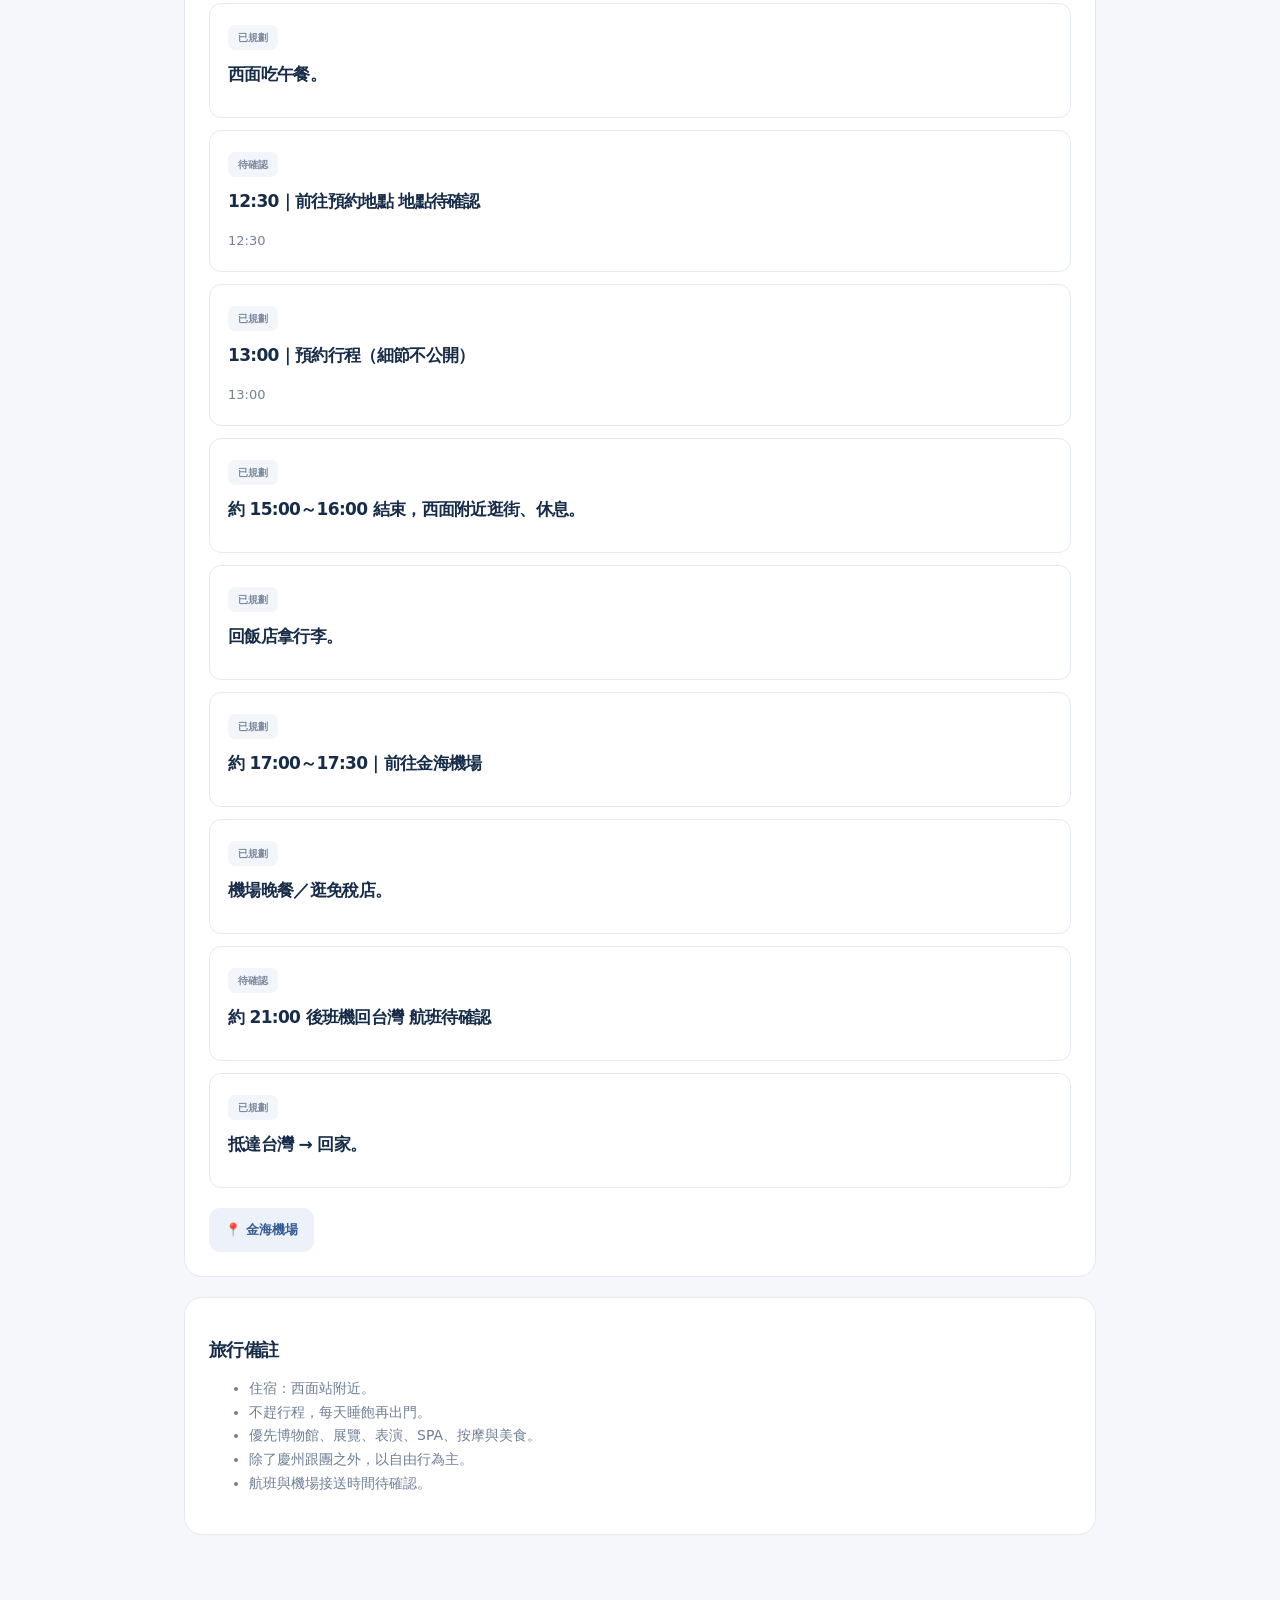
==== commit 8002955a: "Unify page widths and mobile travel browsing" ====
--- a/trips/2026-busan/index.html
+++ b/trips/2026-busan/index.html
@@ -1,2 +1,2 @@
 <!doctype html>
-<html lang="zh-Hant"><head><meta charset="utf-8"><meta name="viewport" content="width=device-width,initial-scale=1"><title>2026 釜山｜travel</title><link rel="stylesheet" href="../../assets/css/site.css"><meta property="og:url" content="https://nelsonyang9527-eng.github.io/travel/trips/2026-busan/"><link rel="stylesheet" href="../../assets/css/navigation.css"></head><body><main><nav class="site-nav" aria-label="網站導覽"><a class="brand" href="../../" aria-label="travel 首頁"><span class="brand-mark" aria-hidden="true">↗</span>travel<span style="color:#265bdd">.</span></a><div class="nav-links"><a href="../../">旅行總覽</a><a href="../../history.html">歷史軌跡</a></div></nav><header><span id="status" class="badge">載入中</span><h1 id="title">2026 釜山 6天5夜</h1><p id="summary"></p><p id="dates" class="dates"></p><p id="clock"></p></header><div id="tabs" class="tabs" role="group" aria-label="行程日期"></div><div id="days"></div><aside class="notes"><h2>旅行備註</h2><ul id="notes"></ul></aside><noscript>請啟用 JavaScript 以查看行程卡片。</noscript></main><script type="module" src="../../assets/js/trip.js"></script></body></html>
+<html lang="zh-Hant"><head><meta charset="utf-8"><meta name="viewport" content="width=device-width,initial-scale=1"><title>2026 釜山｜travel</title><link rel="stylesheet" href="../../assets/css/site.css"><meta property="og:url" content="https://nelsonyang9527-eng.github.io/travel/trips/2026-busan/"><link rel="stylesheet" href="../../assets/css/navigation.css"><link rel="stylesheet" href="../../assets/css/mobile.css"></head><body><main><nav class="site-nav" aria-label="網站導覽"><a class="brand" href="../../" aria-label="travel 首頁"><span class="brand-mark" aria-hidden="true">↗</span>travel<span style="color:#265bdd">.</span></a><div class="nav-links"><a href="../../">旅行總覽</a><a href="../../history.html">歷史軌跡</a></div></nav><header><span id="status" class="badge">載入中</span><h1 id="title">2026 釜山 6天5夜</h1><p id="summary"></p><p id="dates" class="dates"></p><p id="clock"></p></header><div id="tabs" class="tabs" role="group" aria-label="行程日期"></div><div id="days"></div><aside class="notes"><h2>旅行備註</h2><ul id="notes"></ul></aside><noscript>請啟用 JavaScript 以查看行程卡片。</noscript></main><script type="module" src="../../assets/js/trip.js"></script></body></html>
--- a/assets/css/mobile.css
+++ b/assets/css/mobile.css
@@ -0,0 +1,24 @@
+/* Shared layout and touch behavior across catalog, archive and all trips. */
+:root{--page-width:960px;--page-gutter:24px;--nav-height:82px;--ink:#172c48;--muted:#748197;--accent:#265bdd;--line:#e4eaf2;--paper:#fff;--background:#f5f7fb}
+html{scroll-padding-top:calc(var(--nav-height) + 80px);-webkit-text-size-adjust:100%}
+html body{background:var(--background);color:var(--ink);font-family:system-ui,-apple-system,"Noto Sans TC",sans-serif;line-height:1.7;-webkit-font-smoothing:antialiased}
+html body main{width:100%;max-width:var(--page-width);margin:0 auto;padding:16px var(--page-gutter) 48px;padding-bottom:calc(48px + env(safe-area-inset-bottom))}
+html body main .site-nav{position:sticky;top:0;z-index:30;min-height:var(--nav-height);margin:0 0 28px;padding:10px 0 16px;background:var(--background);border-bottom:1px solid var(--line)}
+html body main .site-nav .brand{min-height:44px}
+html body main .nav-links a{min-height:44px}
+html body main .tabs,html body main .day-tabs-wrap{position:sticky;top:var(--nav-height);z-index:20;margin:0 0 20px;border:1px solid #e1e8f0;border-radius:14px;background:#eaf0f6;padding:5px;box-shadow:0 5px 12px #172c4808;overflow-x:auto;scrollbar-width:none}
+html body main .tabs::-webkit-scrollbar,html body main .day-tabs::-webkit-scrollbar{display:none}
+html body main .tab,html body main .day-tab{flex:1 0 auto;min-height:44px;padding:9px 14px;border:0;border-radius:9px;background:transparent;color:#6f7f95;font:inherit;font-size:14px;font-weight:650;white-space:nowrap;touch-action:manipulation}
+html body main .tab[aria-pressed=true],html body main .day-tab.active{background:#fff;color:#2455c5;box-shadow:0 2px 7px #24375512}
+html body main .button,html body main .mapbtn,html body main .rec-map-btn,html body main .tl-map-btn{min-height:44px;touch-action:manipulation}
+html body main h1{font-size:clamp(28px,4.5vw,40px);line-height:1.4;letter-spacing:-.04em}
+html body main .day-card,html body main .card,html body main .notes{border-radius:18px;border:1px solid var(--line);background:#fff;box-shadow:none;padding:24px;margin:20px 0}
+html body main .day-card>h2{font-size:20px;margin:0 0 20px}
+html body main .event-card{border-radius:12px;border:1px solid var(--line);padding:18px}
+html body main a,html body main button{-webkit-tap-highlight-color:#265bdd18}
+html body main a:focus-visible,html body main button:focus-visible{outline:3px solid #4274e3;outline-offset:3px}
+@media(max-width:600px){:root{--page-gutter:16px;--nav-height:78px}html body main{padding-top:8px}html body main .site-nav{gap:8px;margin-bottom:24px;padding:8px 0 12px}html body main .site-nav .brand{font-size:20px;gap:6px}html body main .nav-links a{padding:8px 10px;font-size:13px}html body main h1{font-size:28px}html body main .day-card,html body main .card,html body main .notes{padding:18px}html body main .event-card{padding:15px}html body main .tabs,html body main .day-tabs-wrap{border-radius:12px}html body main .tab,html body main .day-tab{padding:9px 12px}html body main .trip-body .trip-meta{flex-wrap:wrap;gap:4px 10px}html body main .trip-body .trip-meta .dates{margin:0}html body main .event-card p{font-size:15px}html body main .links .button{flex-grow:1;text-align:center}html body main header{margin-bottom:24px}}
+@media(prefers-reduced-motion:reduce){html{scroll-behavior:auto}*{transition:none!important}}
+html body main [hidden]{display:none!important}
+html body main .card.trip-day{padding:24px!important}
+@media(max-width:600px){html body main .card.trip-day{padding:18px!important}}
